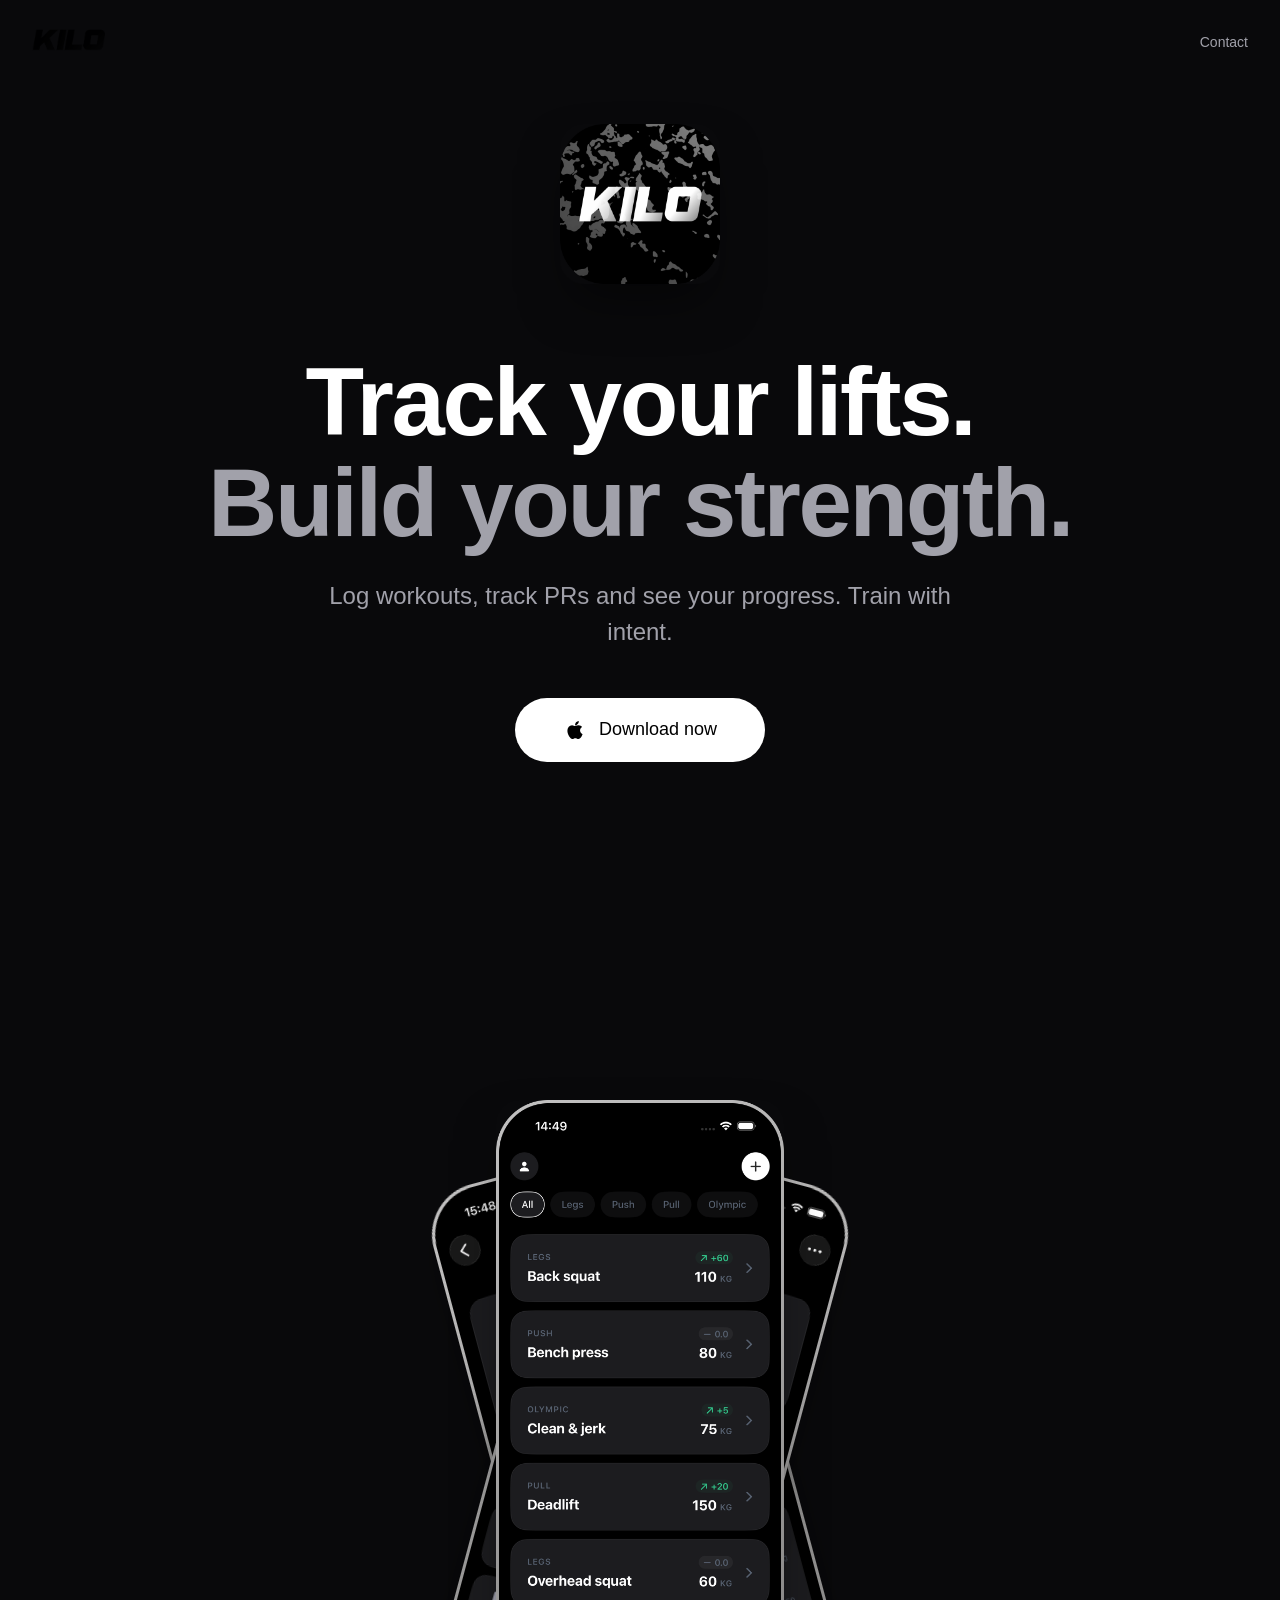
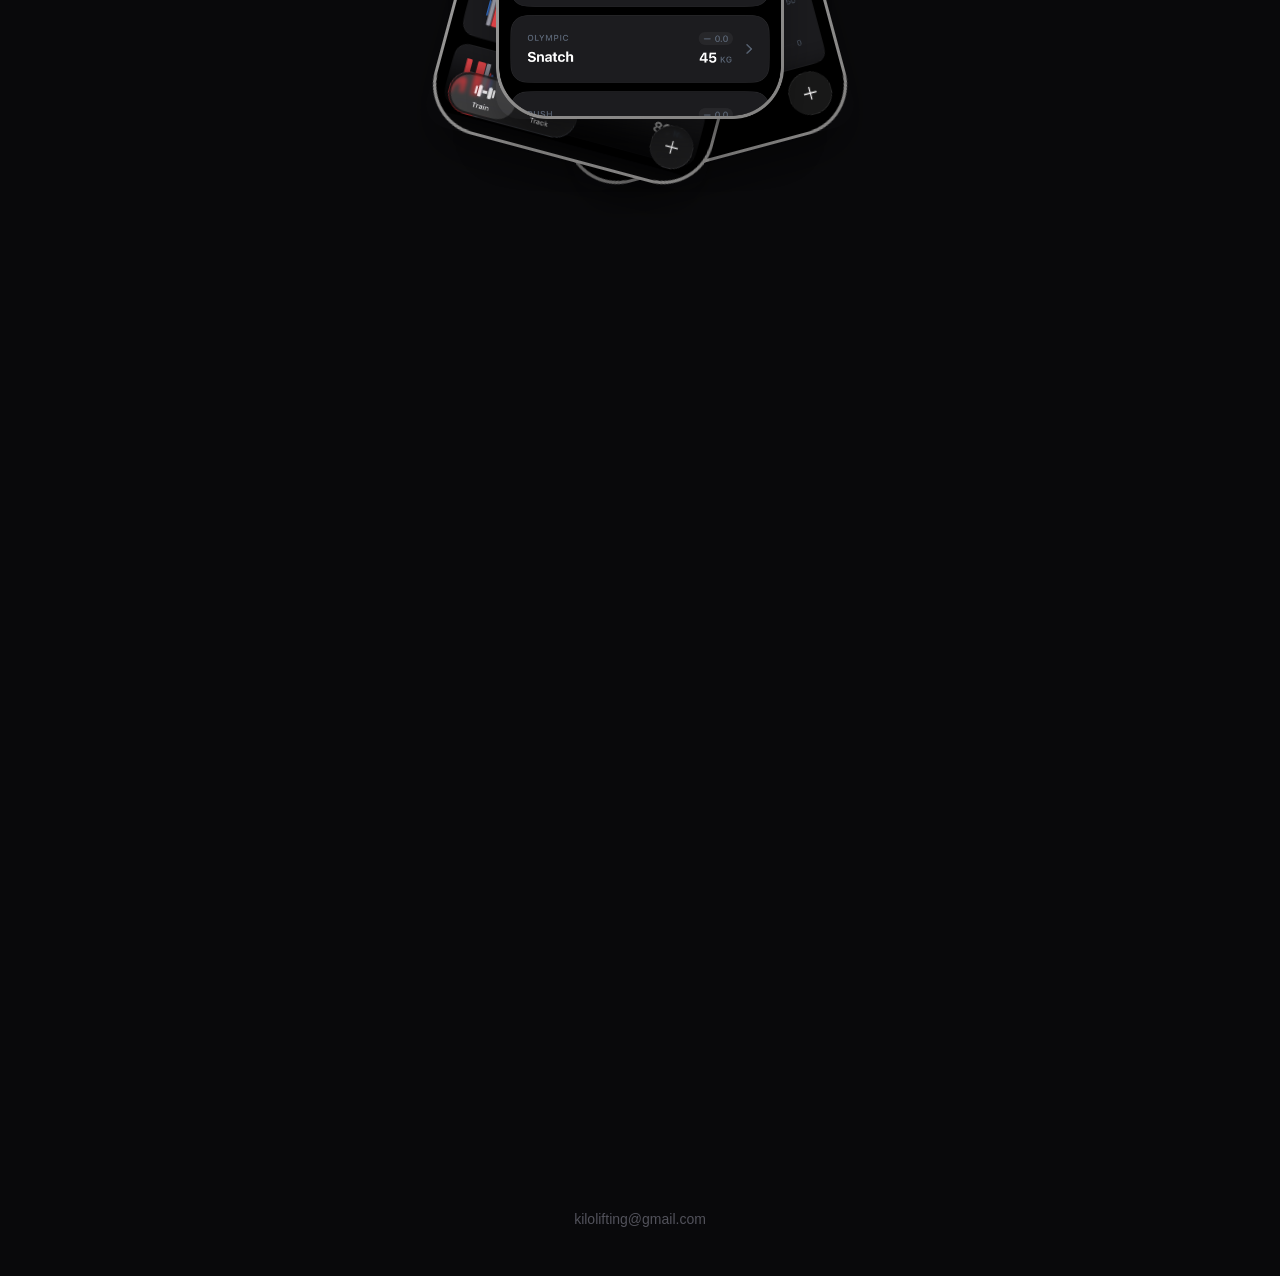
==== kilo/index.html @ 79fd5c88 "landing page built" ====
<!DOCTYPE html>
<html lang="en">
<head>
    <meta charset="UTF-8">
    <meta name="viewport" content="width=device-width, initial-scale=1.0">
    <title>Kilo · Track your lifts</title>
    <link rel="shortcut icon" type="image/png" href="./images/app-icon.png">
    <style>
        * {
            margin: 0;
            padding: 0;
            box-sizing: border-box;
        }

        html {
            scroll-behavior: smooth;
        }

        body {
            font-family: -apple-system, BlinkMacSystemFont, 'SF Pro Display', 'Segoe UI', Roboto, sans-serif;
            background-color: #09090b;
            color: #ffffff;
            overflow-x: hidden;
            -webkit-font-smoothing: antialiased;
            -moz-osx-font-smoothing: grayscale;
        }

        /* Navigation */
        .nav {
            display: flex;
            justify-content: space-between;
            align-items: center;
            padding: 24px 32px;
            max-width: 1280px;
            margin: 0 auto;
            opacity: 0;
            transform: translateY(-20px);
            animation: fadeSlideDown 0.8s ease-out forwards;
        }

        .nav__logo {
            height: 32px;
            filter: invert(1);
            opacity: 0.9;
            transition: opacity 0.2s, transform 0.2s;
        }

        .nav__logo:hover {
            opacity: 1;
            transform: scale(1.02);
        }

        .nav__contact {
            font-size: 14px;
            color: #a1a1aa;
            text-decoration: none;
            transition: color 0.2s, transform 0.2s;
        }

        .nav__contact:hover {
            color: #ffffff;
            transform: translateX(2px);
        }

        /* Hero */
        .hero {
            display: flex;
            flex-direction: column;
            align-items: center;
            justify-content: center;
            padding: 40px 32px 200px;
            max-width: 1024px;
            margin: 0 auto;
        }

        .hero__icon-wrap {
            margin-bottom: 64px;
            opacity: 0;
            transform: scale(0.95);
            animation: fadeScaleIn 1s ease-out 0.2s forwards;
        }

        .hero__icon {
            width: 160px;
            height: 160px;
            border-radius: 24px;
            box-shadow: 0 25px 50px -12px rgba(0, 0, 0, 0.5);
            transition: transform 0.3s ease-out;
        }

        .hero__icon:hover {
            transform: scale(1.02) rotate(-3deg);
        }

        .hero__title {
            font-size: clamp(3rem, 8vw, 6rem);
            font-weight: 700;
            letter-spacing: -0.025em;
            text-align: center;
            margin-bottom: 24px;
            max-width: 900px;
            line-height: 1.05;
            opacity: 0;
            transform: translateY(20px);
            animation: fadeSlideUp 0.8s ease-out 0.5s forwards;
        }

        .hero__title-muted {
            color: #a1a1aa;
        }

        .hero__subtitle {
            font-size: clamp(1.25rem, 2.5vw, 1.5rem);
            color: #a1a1aa;
            text-align: center;
            margin-bottom: 48px;
            max-width: 640px;
            line-height: 1.5;
            opacity: 0;
            transform: translateY(20px);
            animation: fadeSlideUp 0.8s ease-out 0.7s forwards;
        }

        .hero__cta-wrap {
            opacity: 0;
            transform: translateY(20px);
            animation: fadeSlideUp 0.8s ease-out 0.9s forwards;
        }

        .hero__cta {
            display: inline-flex;
            align-items: center;
            gap: 12px;
            background-color: #ffffff;
            color: #000000;
            padding: 20px 48px;
            border-radius: 9999px;
            font-size: 18px;
            font-weight: 500;
            text-decoration: none;
            transition: background-color 0.15s, box-shadow 0.3s, transform 0.15s;
        }

        .hero__cta:hover {
            background-color: #e4e4e7;
            box-shadow: 0 10px 40px rgba(255, 255, 255, 0.2);
        }

        .hero__cta:active {
            transform: scale(0.98);
        }

        .hero__cta svg {
            width: 24px;
            height: 24px;
        }

        /* Phones scroll section */
        .phones-section {
            position: relative;
            height: 200vh;
        }

        .phones-sticky {
            position: sticky;
            top: 0;
            height: 100vh;
            display: flex;
            align-items: center;
            justify-content: center;
            overflow: hidden;
        }

        .phones-container {
            position: relative;
            display: flex;
            align-items: center;
            justify-content: center;
            width: 100%;
            max-width: 1152px;
            height: 600px;
        }

        .phone {
            position: absolute;
            width: 288px;
            will-change: transform;
        }

        .phone img {
            width: 100%;
            border-radius: 24px;
            box-shadow: 0 25px 50px -12px rgba(0, 0, 0, 0.5);
        }

        .phone--1 {
            z-index: 10;
        }

        .phone--2 {
            z-index: 20;
        }

        .phone--3 {
            z-index: 10;
        }

        /* Footer */
        .footer {
            text-align: center;
            padding: 48px 32px;
            opacity: 0;
            animation: fadeIn 0.8s ease-out 1.5s forwards;
        }

        .footer__email {
            color: #52525b;
            font-size: 14px;
            text-decoration: none;
            transition: color 0.2s, transform 0.2s;
            display: inline-block;
        }

        .footer__email:hover {
            color: #a1a1aa;
            transform: translateY(-1px);
        }

        /* Animations */
        @keyframes fadeSlideDown {
            to {
                opacity: 1;
                transform: translateY(0);
            }
        }

        @keyframes fadeSlideUp {
            to {
                opacity: 1;
                transform: translateY(0);
            }
        }

        @keyframes fadeScaleIn {
            to {
                opacity: 1;
                transform: scale(1);
            }
        }

        @keyframes fadeIn {
            to {
                opacity: 1;
            }
        }

        /* Responsive */
        @media (max-width: 768px) {
            .nav {
                padding: 20px 24px;
            }

            .hero {
                padding: 60px 24px;
            }

            .hero__icon {
                width: 120px;
                height: 120px;
            }

            .hero__icon-wrap {
                margin-bottom: 48px;
            }

            .hero__cta {
                padding: 16px 36px;
                font-size: 16px;
            }

            .phone {
                width: 200px;
            }

            .phones-section {
                height: 120vh;
            }
        }

        @media (max-width: 480px) {
            .phone {
                width: 160px;
            }
        }
    </style>
</head>
<body>

    <nav class="nav">
        <a href="/kilo/">
            <img class="nav__logo" src="./images/wordmark.png" alt="Kilo">
        </a>
        <a class="nav__contact" href="mailto:kilolifting@gmail.com">Contact</a>
    </nav>

    <main class="hero">
        <div class="hero__icon-wrap">
            <img class="hero__icon" src="./images/app-icon.png" alt="Kilo App">
        </div>

        <h1 class="hero__title">
            Track your lifts. <span class="hero__title-muted">Build your strength.</span>
        </h1>

        <p class="hero__subtitle">
            Log workouts, track PRs and see your progress. Train with intent.
        </p>

        <div class="hero__cta-wrap">
            <a class="hero__cta" href="https://apps.apple.com/app/kilo-your-lifts-in-one-place/id6739643969" target="_blank" rel="noopener noreferrer">
                <svg viewBox="0 0 24 24" fill="currentColor">
                    <path d="M17.05 20.28c-.98.95-2.05.8-3.08.35-1.09-.46-2.09-.48-3.24 0-1.44.62-2.2.44-3.06-.35C2.79 15.25 3.51 7.59 9.05 7.31c1.35.07 2.29.74 3.08.8 1.18-.24 2.31-.93 3.57-.84 1.51.12 2.65.72 3.4 1.8-3.12 1.87-2.38 5.98.48 7.13-.57 1.5-1.31 2.99-2.54 4.09l.01-.01zM12.03 7.25c-.15-2.23 1.66-4.07 3.74-4.25.29 2.58-2.34 4.5-3.74 4.25z"/>
                </svg>
                Download now
            </a>
        </div>
    </main>

    <section class="phones-section" id="phones-section">
        <div class="phones-sticky">
            <div class="phones-container">
                <div class="phone phone--1" id="phone-1">
                    <img src="./images/app-screen-1.png" alt="Kilo App Screen 1">
                </div>
                <div class="phone phone--2" id="phone-2">
                    <img src="./images/app-screen-2.png" alt="Kilo App Screen 2">
                </div>
                <div class="phone phone--3" id="phone-3">
                    <img src="./images/app-screen-3.png" alt="Kilo App Screen 3">
                </div>
            </div>
        </div>
    </section>

    <footer class="footer">
        <a class="footer__email" href="mailto:kilolifting@gmail.com">kilolifting@gmail.com</a>
    </footer>

    <script>
        (function() {
            var section = document.getElementById('phones-section');
            var phone1 = document.getElementById('phone-1');
            var phone2 = document.getElementById('phone-2');
            var phone3 = document.getElementById('phone-3');

            if (!section || !phone1 || !phone2 || !phone3) return;

            var reducedMotion = window.matchMedia('(prefers-reduced-motion: reduce)').matches;
            if (reducedMotion) {
                phone1.style.transform = 'translateX(-350px) rotate(0deg)';
                phone3.style.transform = 'translateX(350px) rotate(0deg)';
                return;
            }

            function lerp(start, end, t) {
                return start + (end - start) * t;
            }

            function clamp(val, min, max) {
                return Math.max(min, Math.min(max, val));
            }

            function easeOutCubic(t) {
                return 1 - Math.pow(1 - t, 3);
            }

            function onScroll() {
                var rect = section.getBoundingClientRect();
                var windowH = window.innerHeight;
                var scrollableDistance = rect.height - windowH;

                if (scrollableDistance <= 0) return;

                var earlyStart = windowH * 0.4;
                var scrolled = -rect.top + earlyStart;
                var progress = clamp(scrolled / scrollableDistance, 0, 1);
                var easedProgress = easeOutCubic(progress);

                var maxSpread = window.innerWidth < 768 ? 180 : 350;

                var phone1X = lerp(0, -maxSpread, easedProgress);
                var phone1Rot = lerp(-15, 0, easedProgress);
                var phone1Y = lerp(50, 0, easedProgress);

                var phone3X = lerp(0, maxSpread, easedProgress);
                var phone3Rot = lerp(15, 0, easedProgress);
                var phone3Y = lerp(50, 0, easedProgress);

                phone1.style.transform = 'translateX(' + phone1X + 'px) translateY(' + phone1Y + 'px) rotate(' + phone1Rot + 'deg)';
                phone2.style.transform = 'translateX(0px) rotate(0deg)';
                phone3.style.transform = 'translateX(' + phone3X + 'px) translateY(' + phone3Y + 'px) rotate(' + phone3Rot + 'deg)';
            }

            var ticking = false;
            window.addEventListener('scroll', function() {
                if (!ticking) {
                    window.requestAnimationFrame(function() {
                        onScroll();
                        ticking = false;
                    });
                    ticking = true;
                }
            }, { passive: true });

            onScroll();
        })();
    </script>

</body>
</html>
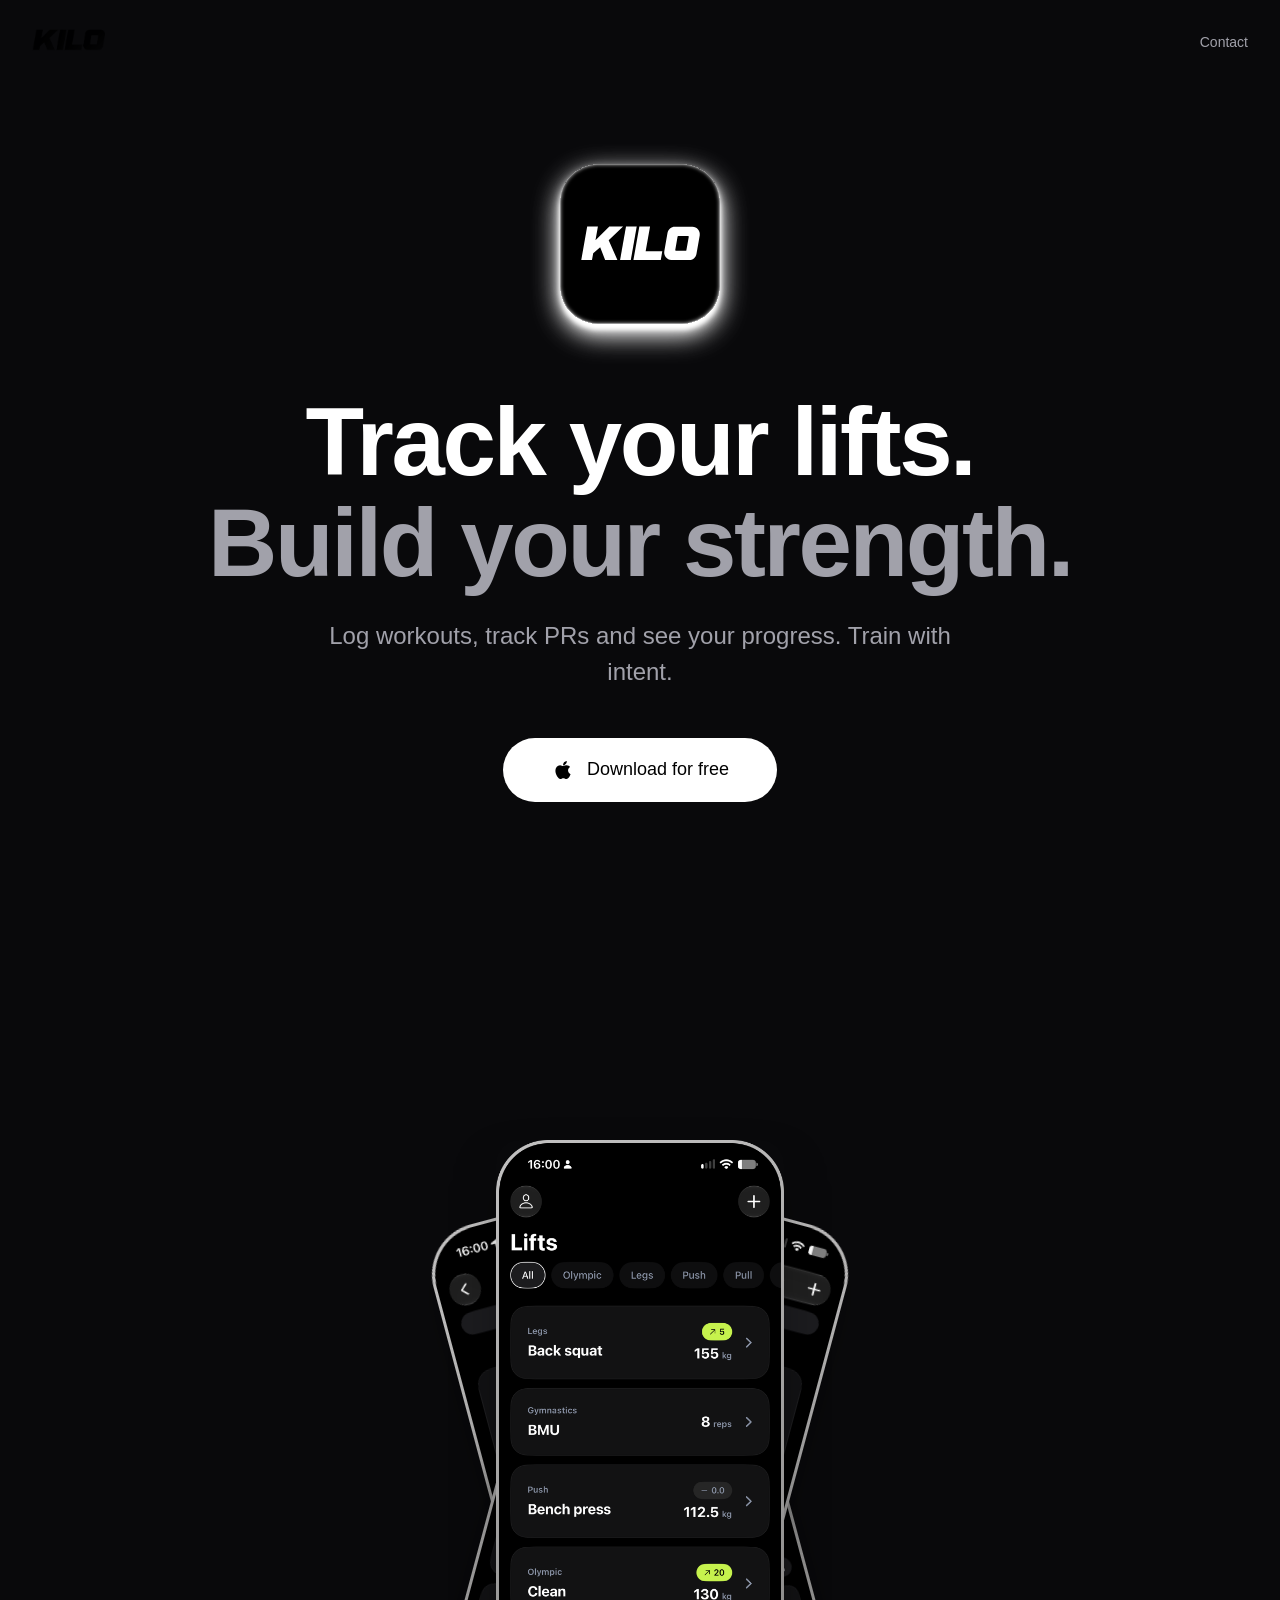
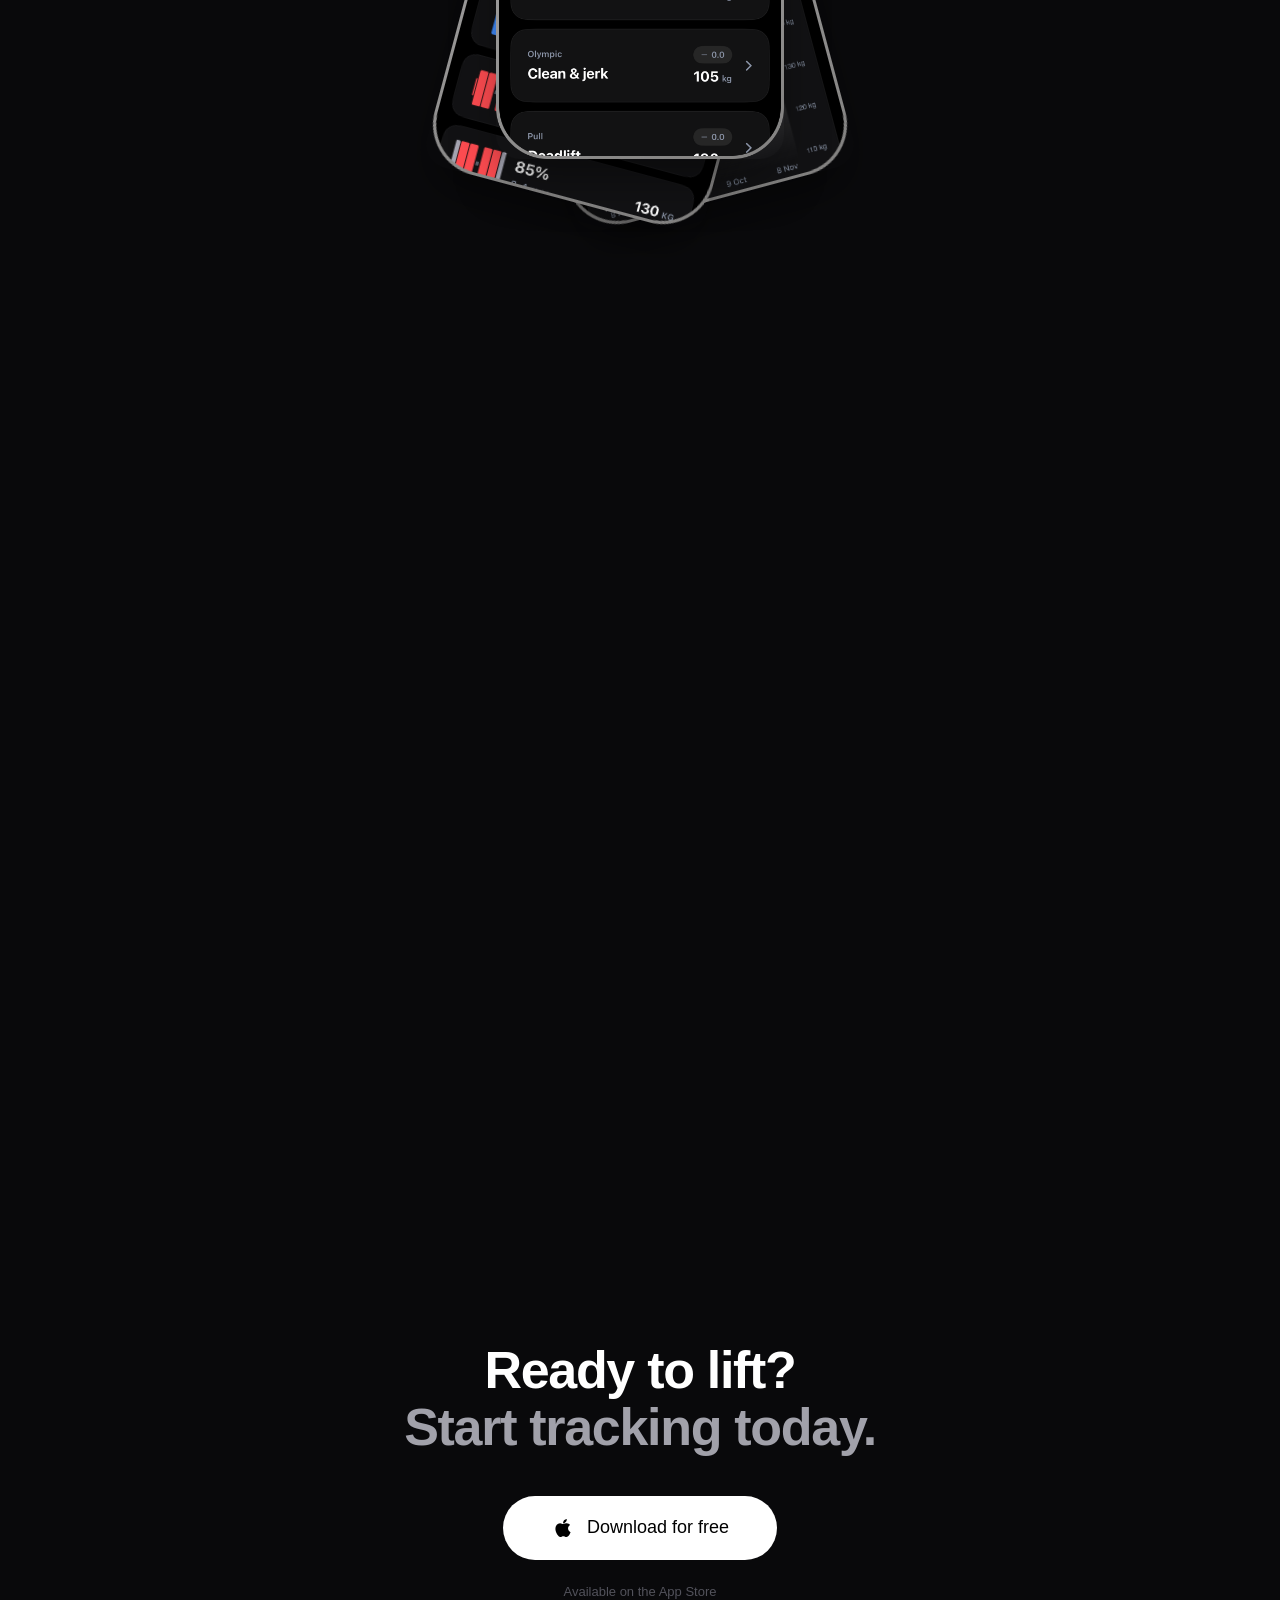
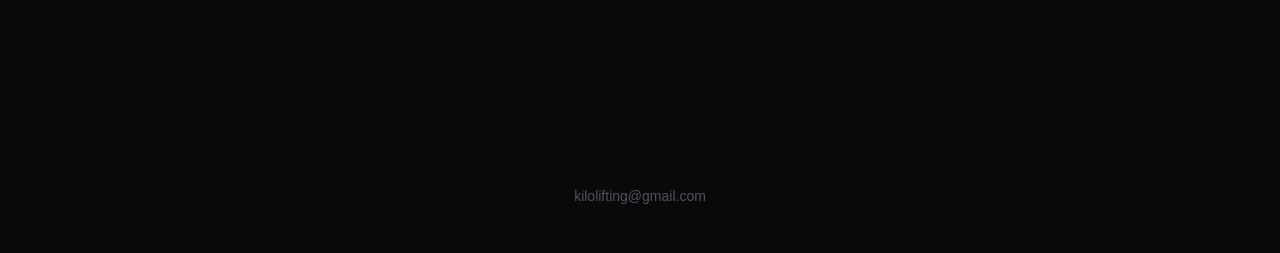
==== commit 35c946fa: "Give the Kilo page a new icon, a closing CTA and living lift pills Hero now carries the new app icon" ====
--- a/kilo/index.html
+++ b/kilo/index.html
@@ -4,7 +4,7 @@
     <meta charset="UTF-8">
     <meta name="viewport" content="width=device-width, initial-scale=1.0">
     <title>Kilo · Track your lifts</title>
-    <link rel="shortcut icon" type="image/png" href="./images/app-icon.png">
+    <link rel="icon" type="image/svg+xml" href="./images/favicon.svg">
     <style>
         * {
             margin: 0;
@@ -74,22 +74,28 @@
         }
 
         .hero__icon-wrap {
-            margin-bottom: 64px;
+            position: relative;
+            margin-bottom: 24px;
             opacity: 0;
             transform: scale(0.95);
             animation: fadeScaleIn 1s ease-out 0.2s forwards;
         }
 
         .hero__icon {
-            width: 160px;
-            height: 160px;
-            border-radius: 24px;
-            box-shadow: 0 25px 50px -12px rgba(0, 0, 0, 0.5);
-            transition: transform 0.3s ease-out;
+            /* 240px box renders the icon square at ~159px; the rest is glow bleed. */
+            width: 240px;
+            height: 240px;
+            transition: transform 0.35s cubic-bezier(0.22, 1, 0.36, 1), filter 0.35s ease-out;
         }
 
         .hero__icon:hover {
-            transform: scale(1.02) rotate(-3deg);
+            transform: translateY(-16px) scale(1.03);
+            filter: drop-shadow(0 28px 28px rgba(0, 0, 0, 0.65));
+        }
+
+        .hero__icon {
+            -webkit-user-drag: none;
+            user-select: none;
         }
 
         .hero__title {
@@ -105,6 +111,11 @@
             animation: fadeSlideUp 0.8s ease-out 0.5s forwards;
         }
 
+        /* Each sentence of the heading gets its own line */
+        .hero__title-line {
+            display: block;
+        }
+
         .hero__title-muted {
             color: #a1a1aa;
         }
@@ -127,7 +138,7 @@
             animation: fadeSlideUp 0.8s ease-out 0.9s forwards;
         }
 
-        .hero__cta {
+        .cta {
             display: inline-flex;
             align-items: center;
             gap: 12px;
@@ -141,18 +152,90 @@
             transition: background-color 0.15s, box-shadow 0.3s, transform 0.15s;
         }
 
-        .hero__cta:hover {
+        .cta:hover {
             background-color: #e4e4e7;
             box-shadow: 0 10px 40px rgba(255, 255, 255, 0.2);
         }
 
-        .hero__cta:active {
+        .cta:active {
             transform: scale(0.98);
         }
 
-        .hero__cta svg {
+        .cta svg {
             width: 24px;
             height: 24px;
+        }
+
+        /* Lift pills that burst out of the app icon while it is hovered */
+        .lift-burst {
+            position: absolute;
+            left: 50%;
+            top: 50%;
+            width: 0;
+            height: 0;
+            pointer-events: none;
+            z-index: 5;
+        }
+
+        .lift-pill {
+            position: absolute;
+            left: 0;
+            top: 0;
+            display: inline-flex;
+            align-items: center;
+            gap: 8px;
+            white-space: nowrap;
+            padding: 10px 20px;
+            border-radius: 9999px;
+            background-color: rgba(255, 255, 255, 0.08);
+            border: 1px solid rgba(255, 255, 255, 0.16);
+            color: #ffffff;
+            font-size: 14px;
+            font-weight: 500;
+            line-height: 1;
+            user-select: none;
+            opacity: 0;
+            transform: translate(-50%, -50%) scale(0.3);
+            transition: transform 0.55s cubic-bezier(0.34, 1.4, 0.5, 1), opacity 0.25s ease-out;
+            will-change: transform, opacity;
+        }
+
+        .lift-pill__gain {
+            display: inline-flex;
+            align-items: center;
+            gap: 4px;
+            color: #C6F24D;
+            font-variant-numeric: tabular-nums;
+        }
+
+        .lift-pill__arrow {
+            width: 14px;
+            height: 14px;
+            flex: none;
+        }
+
+        /* Landed on the page */
+        .lift-pill.is-landed {
+            opacity: 1;
+            transform: translate(calc(-50% + var(--x, 0px)), calc(-50% + var(--y, 0px))) scale(1) rotate(var(--r, 0deg));
+        }
+
+        /* Folding back into the icon */
+        .lift-pill.is-folding {
+            opacity: 0;
+            transform: translate(-50%, -50%) scale(0.25);
+            transition: transform 0.45s cubic-bezier(0.5, 0, 0.75, 0), opacity 0.4s ease-in;
+        }
+
+        @media (prefers-reduced-motion: reduce) {
+            .lift-pill,
+            .lift-pill.is-folding {
+                transition: opacity 0.2s linear;
+            }
+
+            .lift-pill.is-landed {
+                transform: translate(calc(-50% + var(--x, 0px)), calc(-50% + var(--y, 0px)));
+            }
         }
 
         /* Phones scroll section */
@@ -205,6 +288,52 @@
             z-index: 10;
         }
 
+        /* Closing CTA */
+        .closing {
+            display: flex;
+            flex-direction: column;
+            align-items: center;
+            text-align: center;
+            padding: 140px 32px 140px;
+            max-width: 720px;
+            margin: 0 auto;
+        }
+
+        .closing__title {
+            font-size: clamp(2rem, 5vw, 3.25rem);
+            font-weight: 700;
+            letter-spacing: -0.025em;
+            line-height: 1.1;
+            margin-bottom: 40px;
+        }
+
+        /* Each sentence of the heading gets its own line */
+        .closing__title-line {
+            display: block;
+        }
+
+        .closing__title-muted {
+            color: #a1a1aa;
+        }
+
+        .closing__meta {
+            margin-top: 24px;
+            font-size: 13px;
+            color: #52525b;
+        }
+
+        /* Scroll reveal - fails open, so content shows even if the JS never runs */
+        .reveal-ready .reveal {
+            opacity: 0;
+            transform: translateY(24px);
+        }
+
+        .reveal-ready .reveal.is-visible {
+            opacity: 1;
+            transform: translateY(0);
+            transition: opacity 0.8s ease-out, transform 0.8s ease-out;
+        }
+
         /* Footer */
         .footer {
             text-align: center;
@@ -265,15 +394,15 @@
             }
 
             .hero__icon {
-                width: 120px;
-                height: 120px;
+                width: 180px;
+                height: 180px;
             }
 
             .hero__icon-wrap {
-                margin-bottom: 48px;
-            }
-
-            .hero__cta {
+                margin-bottom: 18px;
+            }
+
+            .cta {
                 padding: 16px 36px;
                 font-size: 16px;
             }
@@ -284,6 +413,15 @@
 
             .phones-section {
                 height: 120vh;
+            }
+
+            .closing {
+                padding: 80px 24px 24px;
+            }
+
+            .lift-pill {
+                padding: 8px 14px;
+                font-size: 12px;
             }
         }
 
@@ -305,11 +443,12 @@
 
     <main class="hero">
         <div class="hero__icon-wrap">
-            <img class="hero__icon" src="./images/app-icon.png" alt="Kilo App">
+            <img class="hero__icon" src="./images/app-icon.svg" alt="Kilo App">
         </div>
 
         <h1 class="hero__title">
-            Track your lifts. <span class="hero__title-muted">Build your strength.</span>
+            <span class="hero__title-line">Track your lifts.</span>
+            <span class="hero__title-line hero__title-muted">Build your strength.</span>
         </h1>
 
         <p class="hero__subtitle">
@@ -317,11 +456,11 @@
         </p>
 
         <div class="hero__cta-wrap">
-            <a class="hero__cta" href="https://apps.apple.com/app/kilo-your-lifts-in-one-place/id6739643969" target="_blank" rel="noopener noreferrer">
+            <a class="cta" href="https://apps.apple.com/app/kilo-your-lifts-in-one-place/id6739643969" target="_blank" rel="noopener noreferrer">
                 <svg viewBox="0 0 24 24" fill="currentColor">
                     <path d="M17.05 20.28c-.98.95-2.05.8-3.08.35-1.09-.46-2.09-.48-3.24 0-1.44.62-2.2.44-3.06-.35C2.79 15.25 3.51 7.59 9.05 7.31c1.35.07 2.29.74 3.08.8 1.18-.24 2.31-.93 3.57-.84 1.51.12 2.65.72 3.4 1.8-3.12 1.87-2.38 5.98.48 7.13-.57 1.5-1.31 2.99-2.54 4.09l.01-.01zM12.03 7.25c-.15-2.23 1.66-4.07 3.74-4.25.29 2.58-2.34 4.5-3.74 4.25z"/>
                 </svg>
-                Download now
+                Download for free
             </a>
         </div>
     </main>
@@ -342,6 +481,22 @@
         </div>
     </section>
 
+    <section class="closing reveal" id="closing">
+        <h2 class="closing__title">
+            <span class="closing__title-line">Ready to lift?</span>
+            <span class="closing__title-line closing__title-muted">Start tracking today.</span>
+        </h2>
+
+        <a class="cta" href="https://apps.apple.com/app/kilo-your-lifts-in-one-place/id6739643969" target="_blank" rel="noopener noreferrer">
+            <svg viewBox="0 0 24 24" fill="currentColor" aria-hidden="true">
+                <path d="M17.05 20.28c-.98.95-2.05.8-3.08.35-1.09-.46-2.09-.48-3.24 0-1.44.62-2.2.44-3.06-.35C2.79 15.25 3.51 7.59 9.05 7.31c1.35.07 2.29.74 3.08.8 1.18-.24 2.31-.93 3.57-.84 1.51.12 2.65.72 3.4 1.8-3.12 1.87-2.38 5.98.48 7.13-.57 1.5-1.31 2.99-2.54 4.09l.01-.01zM12.03 7.25c-.15-2.23 1.66-4.07 3.74-4.25.29 2.58-2.34 4.5-3.74 4.25z"/>
+            </svg>
+            Download for free
+        </a>
+
+        <p class="closing__meta">Available on the App Store</p>
+    </section>
+
     <footer class="footer">
         <a class="footer__email" href="mailto:kilolifting@gmail.com">kilolifting@gmail.com</a>
     </footer>
@@ -416,5 +571,195 @@
         })();
     </script>
 
+    <script>
+        (function() {
+            var targets = document.querySelectorAll('.reveal');
+            if (!targets.length) return;
+
+            // No IntersectionObserver or reduced motion: leave everything visible.
+            if (!('IntersectionObserver' in window)) return;
+            if (window.matchMedia('(prefers-reduced-motion: reduce)').matches) return;
+
+            document.documentElement.classList.add('reveal-ready');
+
+            var observer = new IntersectionObserver(function(entries) {
+                entries.forEach(function(entry) {
+                    if (entry.isIntersecting) {
+                        entry.target.classList.add('is-visible');
+                        observer.unobserve(entry.target);
+                    }
+                });
+            }, { threshold: 0.15, rootMargin: '0px 0px -10% 0px' });
+
+            targets.forEach(function(el) {
+                observer.observe(el);
+            });
+
+            // Safety net: if anything goes wrong, reveal everything after 2s.
+            window.setTimeout(function() {
+                targets.forEach(function(el) {
+                    el.classList.add('is-visible');
+                });
+            }, 2000);
+        })();
+    </script>
+
+    <script>
+        (function () {
+            var icon = document.querySelector('.hero__icon');
+            var wrap = document.querySelector('.hero__icon-wrap');
+            if (!icon || !wrap) return;
+
+            // Lifts Kilo supports, with the increase shown on each pill.
+            var LIFTS = [
+                { name: 'Back squat',     gain: 12 },
+                { name: 'Deadlift',       gain: 15 },
+                { name: 'Bench press',    gain: 7 },
+                { name: 'Snatch',         gain: 5 },
+                { name: 'Clean & jerk',   gain: 8 },
+                { name: 'Overhead squat', gain: 6 },
+                { name: 'Strict press',   gain: 4 }
+            ];
+
+            // One slot per lift, spaced by equal ARC LENGTH on a 300x128 ellipse
+            // around the icon - equal angles bunch up on a squashed ellipse. The
+            // run is offset half a step so the gap falls straight down, keeping
+            // pills off the headline. Top-centre sits 20px higher again.
+            // Order interleaves sides so consecutive pills never land adjacent.
+            var SLOTS = [
+                { x: -281, y:   45 },
+                { x:  100, y:  121 },
+                { x:  196, y:  -97 },
+                { x: -100, y:  121 },
+                { x:  281, y:   45 },
+                { x: -196, y:  -97 },
+                { x:    0, y: -148 }
+            ];
+
+            var layer = document.createElement('div');
+            layer.className = 'lift-burst';
+            layer.setAttribute('aria-hidden', 'true');
+            wrap.appendChild(layer);
+
+            icon.setAttribute('draggable', 'false');
+
+            // One pill every 0.5s for as long as the cursor stays on the icon.
+            var EMIT_INTERVAL = 500;
+
+            var live = [];
+            var liftIndex = 0;
+            var slotIndex = 0;
+            var timer = null;
+
+            // Keep the spread inside the viewport on narrow windows. 300 is the
+            // ring's x-radius; 110 leaves room for half a pill past it.
+            function scatter() {
+                return Math.min(1, Math.max(0.4, (window.innerWidth / 2 - 110) / 300));
+            }
+
+            function fold(pill, delay) {
+                if (!pill) return;
+                pill.classList.remove('is-landed');
+                pill.classList.add('is-folding');
+                pill.style.transitionDelay = (delay || 0) + 'ms';
+                window.setTimeout(function () {
+                    if (pill.parentNode) pill.parentNode.removeChild(pill);
+                }, 650 + (delay || 0));
+            }
+
+            function foldAll() {
+                var pills = live.slice();
+                live.length = 0;
+                slotIndex = 0;
+                liftIndex = 0;
+                // Last one out folds first.
+                for (var i = pills.length - 1, d = 0; i >= 0; i--, d++) {
+                    fold(pills[i], d * 40);
+                }
+            }
+
+            function arrow() {
+                var ns = 'http://www.w3.org/2000/svg';
+                var svg = document.createElementNS(ns, 'svg');
+                svg.setAttribute('class', 'lift-pill__arrow');
+                svg.setAttribute('viewBox', '0 0 24 24');
+                svg.setAttribute('aria-hidden', 'true');
+                var path = document.createElementNS(ns, 'path');
+                // Material Symbols "north_east"
+                path.setAttribute('d', 'M17,8.4L6.1,19.3q-0.28,0.27-0.7,0.27T4.7,19.3q-0.28-0.28-0.28-0.7T4.7,17.9L15.6,7H10Q9.58,7 9.29,6.71Q9,6.43 9,6T9.29,5.29Q9.58,5 10,5h8q0.43,0 0.71,0.29T19,6v8q0,0.42-0.29,0.71T18,15t-0.71-0.29T17,14V8.4Z');
+                path.setAttribute('fill', 'currentColor');
+                svg.appendChild(path);
+                return svg;
+            }
+
+            function spawn() {
+                // Every lift is out - nothing left to throw.
+                if (liftIndex >= LIFTS.length) return;
+
+                var lift = LIFTS[liftIndex];
+                liftIndex++;
+
+                var pill = document.createElement('span');
+                pill.className = 'lift-pill';
+
+                var name = document.createElement('span');
+                name.className = 'lift-pill__name';
+                name.textContent = lift.name;
+                pill.appendChild(name);
+
+                var gain = document.createElement('span');
+                gain.className = 'lift-pill__gain';
+                gain.appendChild(arrow());
+                gain.appendChild(document.createTextNode(lift.gain + 'KG'));
+                pill.appendChild(gain);
+
+                var slot = SLOTS[slotIndex % SLOTS.length];
+                slotIndex++;
+
+                var s = scatter();
+                var tilt = (2 + Math.random() * 4) * (slot.x < 0 ? -1 : 1);
+
+                pill.style.setProperty('--x', Math.round(slot.x * s) + 'px');
+                pill.style.setProperty('--y', Math.round(slot.y) + 'px');
+                pill.style.setProperty('--r', tilt.toFixed(2) + 'deg');
+
+                layer.appendChild(pill);
+                live.push(pill);
+
+                // Flush styles so the transition runs from the collapsed state.
+                void pill.offsetWidth;
+                pill.classList.add('is-landed');
+            }
+
+            function start() {
+                if (timer) return;
+                spawn();
+                if (liftIndex >= LIFTS.length) return;
+
+                timer = window.setInterval(function () {
+                    spawn();
+                    // Stop the animation once every lift has landed.
+                    if (liftIndex >= LIFTS.length) stop();
+                }, EMIT_INTERVAL);
+            }
+
+            function stop() {
+                window.clearInterval(timer);
+                timer = null;
+            }
+
+            icon.addEventListener('pointerenter', function (event) {
+                // Hover only - touch has no hover state to leave.
+                if (event.pointerType === 'touch') return;
+                start();
+            });
+
+            icon.addEventListener('pointerleave', function () {
+                stop();
+                foldAll();
+            });
+        })();
+    </script>
+
 </body>
 </html>
